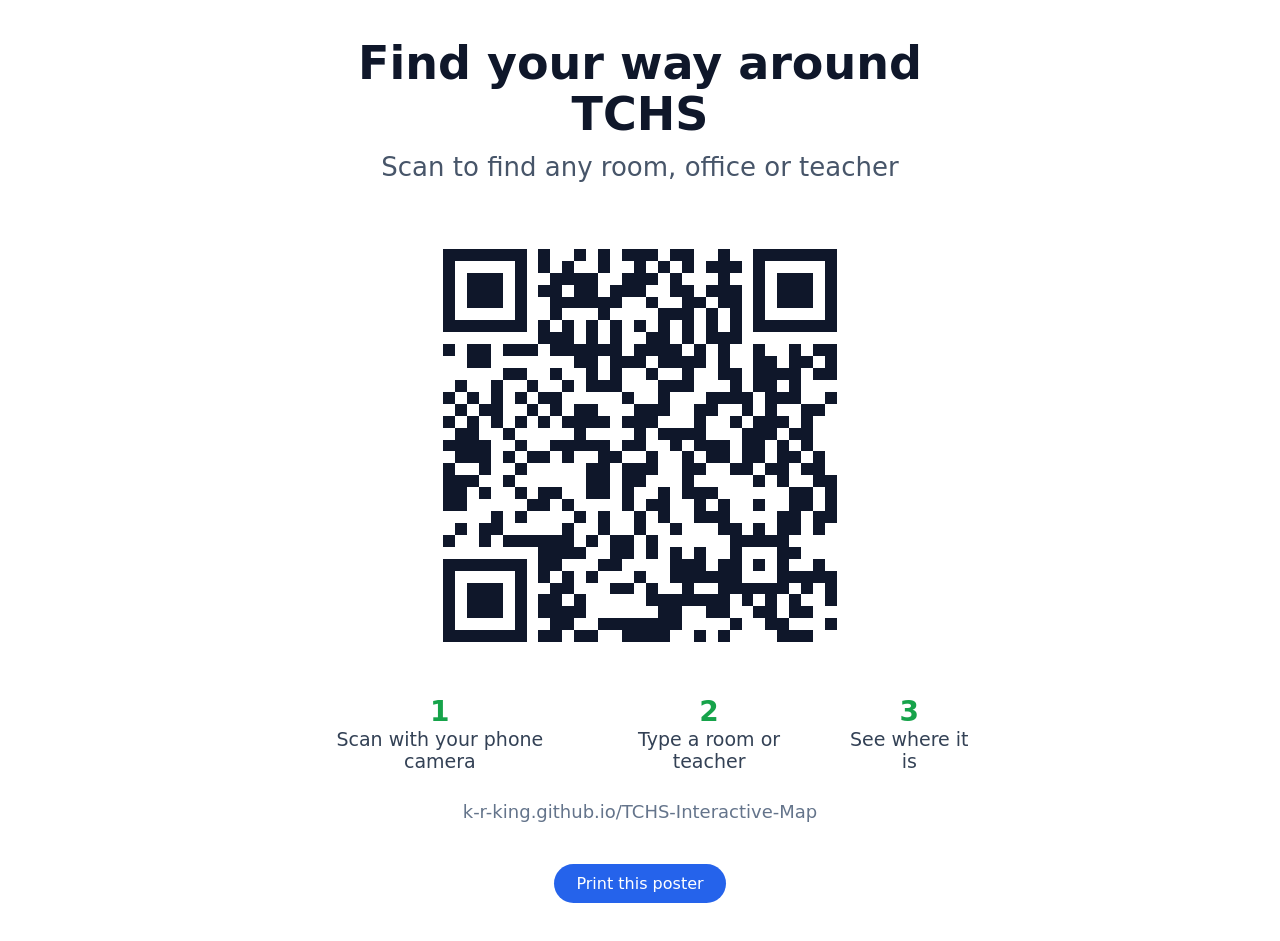
==== web/poster.html @ 30869cc1 "Add website, teacher search, zoom, kiosk mode and Windows app - Web version (index.html, web/) for p" ====
<!doctype html>
<html lang="en">
<head>
  <meta charset="utf-8">
  <meta name="viewport" content="width=device-width, initial-scale=1">
  <title>TCHS Campus Map – QR poster</title>
  <style>
    @page { size: letter; margin: 0.6in; }
    body { margin: 0; font-family: "Segoe UI", system-ui, -apple-system, Roboto, Arial, sans-serif; color: #0f172a; text-align: center; }
    .poster { max-width: 7in; margin: 0 auto; padding: 0.4in 0; }
    h1 { margin: 0; font-size: 46px; line-height: 1.1; }
    h2 { margin: 12px 0 0; font-size: 26px; font-weight: 500; color: #475569; }
    img { display: block; width: 4.6in; height: 4.6in; margin: 0.45in auto 0.3in; image-rendering: pixelated; }
    .steps { display: flex; justify-content: center; gap: 28px; margin: 0 0 0.3in; font-size: 19px; color: #334155; }
    .steps b { display: block; font-size: 28px; color: #16a34a; }
    .url { font-size: 18px; color: #64748b; word-break: break-all; }
    .print { margin-top: 24px; padding: 10px 22px; font: inherit; font-size: 16px; border: 0; border-radius: 20px; background: #2563eb; color: #fff; cursor: pointer; }
    @media print { .print { display: none; } }
  </style>
</head>
<body>
  <div class="poster">
    <h1>Find your way around TCHS</h1>
    <h2>Scan to find any room, office or teacher</h2>
    <img src="qr-code.png" alt="QR code for the TCHS Campus Map">
    <div class="steps">
      <div><b>1</b>Scan with your phone camera</div>
      <div><b>2</b>Type a room or teacher</div>
      <div><b>3</b>See where it is</div>
    </div>
    <p class="url">k-r-king.github.io/TCHS-Interactive-Map</p>
    <button class="print" onclick="print()">Print this poster</button>
  </div>
</body>
</html>
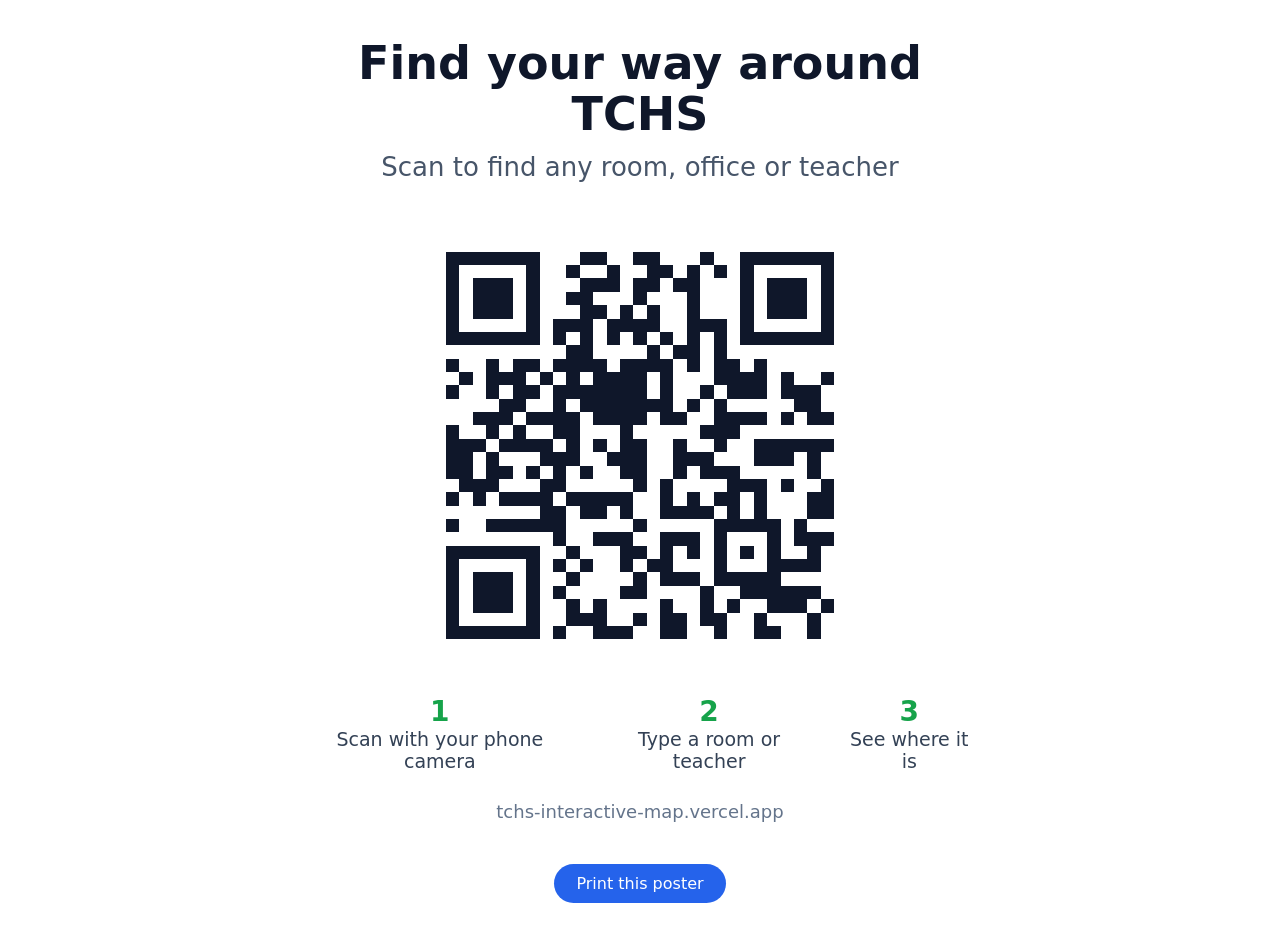
==== commit 9342f79f: "Host the website on Vercel - vercel.json publishes only the website files - QR code and poster point" ====
--- a/web/poster.html
+++ b/web/poster.html
@@ -28,7 +28,7 @@
       <div><b>2</b>Type a room or teacher</div>
       <div><b>3</b>See where it is</div>
     </div>
-    <p class="url">k-r-king.github.io/TCHS-Interactive-Map</p>
+    <p class="url">tchs-interactive-map.vercel.app</p>
     <button class="print" onclick="print()">Print this poster</button>
   </div>
 </body>
